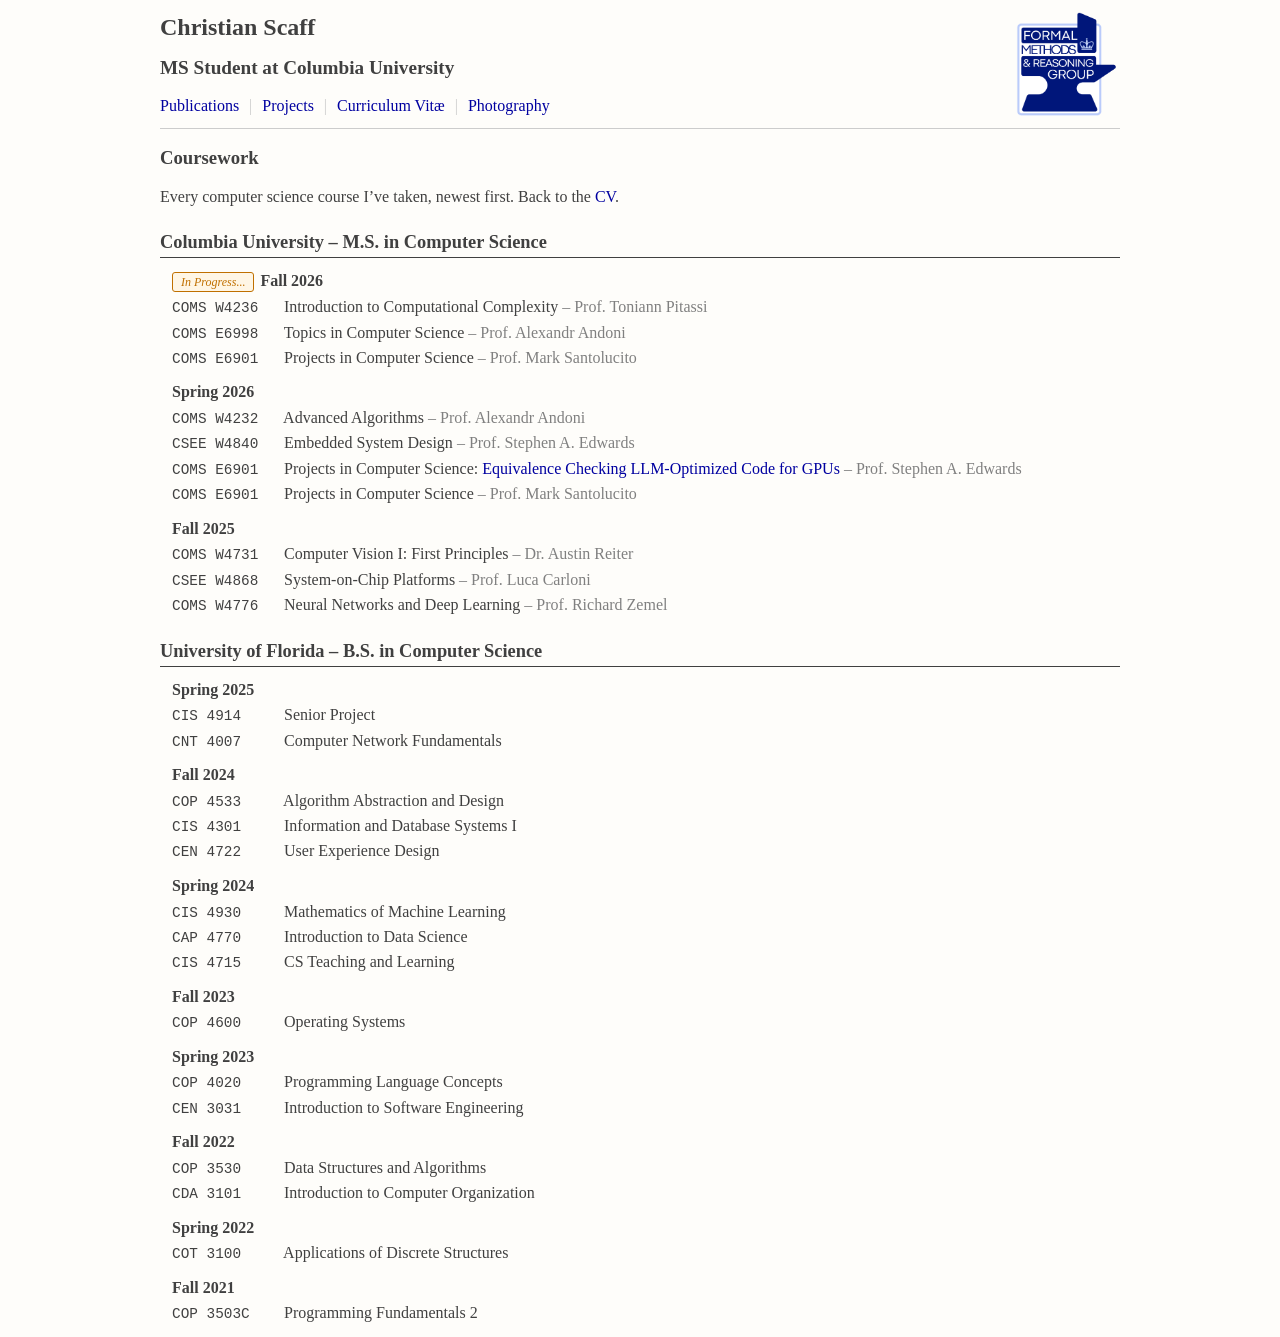
==== coursework.html @ d7090c9e "Add a coursework page linked from the CV Lists every computer science course at Columbia and UF, new" ====
<!doctype html>
<html lang="en-US">
<head>
  <meta charset="utf-8">
  <meta name="viewport" content="width=device-width, initial-scale=1">
  <meta name="author" content="Christian Scaff">
  <meta name="description" content="Computer science coursework taken by Christian Scaff at Columbia University and the University of Florida.">
  <title>Coursework | Christian Scaff</title>
  <link rel="stylesheet" href="style.css?v=4">
</head>
<body>
<div class="page">
  <div class="header">
    <div>
      <div class="name"><a href="index.html">Christian Scaff</a></div>
      <div class="affil">MS Student at Columbia University</div>
      <nav class="nav">
        <a href="publications.html">Publications</a>
        <a href="projects.html">Projects</a>
        <a href="cv.html">Curriculum Vit&aelig;</a>
        <a href="https://christianscaff.com">Photography</a>
      </nav>
    </div>
    <a href="https://www.cs.columbia.edu/~ms6147/#about"><img src="images/FoRG_logo_transparent.png" alt="Formal Methods &amp; Reasoning Group"></a>
  </div>
  <hr>

  <div class="cvdoc">
  <h3 class="pagetitle">Coursework</h3>
  <p>Every computer science course I&rsquo;ve taken, newest first. Back to the <a href="cv.html">CV</a>.</p>

  <h4 class="section" id="columbia"><a href="https://www.cs.columbia.edu">Columbia University</a> &ndash; M.S. in Computer Science</h4>

  <div class="entry">
    <h5><span class="status">In Progress...</span>Fall 2026</h5>
    <ul class="courses">
      <li><span class="code">COMS W4236</span> Introduction to Computational Complexity <span class="prof">&ndash; Prof. Toniann Pitassi</span></li>
      <li><span class="code">COMS E6998</span> Topics in Computer Science <span class="prof">&ndash; Prof. Alexandr Andoni</span></li>
      <li><span class="code">COMS E6901</span> Projects in Computer Science <span class="prof">&ndash; Prof. Mark Santolucito</span></li>
    </ul>
  </div>

  <div class="entry">
    <h5>Spring 2026</h5>
    <ul class="courses">
      <li><span class="code">COMS W4232</span> Advanced Algorithms <span class="prof">&ndash; Prof. Alexandr Andoni</span></li>
      <li><span class="code">CSEE W4840</span> Embedded System Design <span class="prof">&ndash; Prof. Stephen A. Edwards</span></li>
      <li><span class="code">COMS E6901</span> Projects in Computer Science: <a href="projects.html#equivalence-checking">Equivalence Checking LLM-Optimized Code for GPUs</a> <span class="prof">&ndash; Prof. Stephen A. Edwards</span></li>
      <li><span class="code">COMS E6901</span> Projects in Computer Science <span class="prof">&ndash; Prof. Mark Santolucito</span></li>
    </ul>
  </div>

  <div class="entry">
    <h5>Fall 2025</h5>
    <ul class="courses">
      <li><span class="code">COMS W4731</span> Computer Vision I: First Principles <span class="prof">&ndash; Dr. Austin Reiter</span></li>
      <li><span class="code">CSEE W4868</span> System-on-Chip Platforms <span class="prof">&ndash; Prof. Luca Carloni</span></li>
      <li><span class="code">COMS W4776</span> Neural Networks and Deep Learning <span class="prof">&ndash; Prof. Richard Zemel</span></li>
    </ul>
  </div>

  <h4 class="section" id="uf"><a href="https://www.cise.ufl.edu">University of Florida</a> &ndash; B.S. in Computer Science</h4>

  <div class="entry">
    <h5>Spring 2025</h5>
    <ul class="courses">
      <li><span class="code">CIS 4914</span> Senior Project</li>
      <li><span class="code">CNT 4007</span> Computer Network Fundamentals</li>
    </ul>
  </div>

  <div class="entry">
    <h5>Fall 2024</h5>
    <ul class="courses">
      <li><span class="code">COP 4533</span> Algorithm Abstraction and Design</li>
      <li><span class="code">CIS 4301</span> Information and Database Systems I</li>
      <li><span class="code">CEN 4722</span> User Experience Design</li>
    </ul>
  </div>

  <div class="entry">
    <h5>Spring 2024</h5>
    <ul class="courses">
      <li><span class="code">CIS 4930</span> Mathematics of Machine Learning</li>
      <li><span class="code">CAP 4770</span> Introduction to Data Science</li>
      <li><span class="code">CIS 4715</span> CS Teaching and Learning</li>
    </ul>
  </div>

  <div class="entry">
    <h5>Fall 2023</h5>
    <ul class="courses">
      <li><span class="code">COP 4600</span> Operating Systems</li>
    </ul>
  </div>

  <div class="entry">
    <h5>Spring 2023</h5>
    <ul class="courses">
      <li><span class="code">COP 4020</span> Programming Language Concepts</li>
      <li><span class="code">CEN 3031</span> Introduction to Software Engineering</li>
    </ul>
  </div>

  <div class="entry">
    <h5>Fall 2022</h5>
    <ul class="courses">
      <li><span class="code">COP 3530</span> Data Structures and Algorithms</li>
      <li><span class="code">CDA 3101</span> Introduction to Computer Organization</li>
    </ul>
  </div>

  <div class="entry">
    <h5>Spring 2022</h5>
    <ul class="courses">
      <li><span class="code">COT 3100</span> Applications of Discrete Structures</li>
    </ul>
  </div>

  <div class="entry">
    <h5>Fall 2021</h5>
    <ul class="courses">
      <li><span class="code">COP 3503C</span> Programming Fundamentals 2</li>
    </ul>
  </div>
  </div>
</div>
</body>
</html>
---- style.css ----
/* Minimal academic style, modeled on a plain hand-written HTML homepage. */
body {
  background-color: #FEFDFA;
  color: #404040;
  font-family: "Times New Roman", Times, serif;
  font-size: 16px;
  line-height: 1.35;
  margin: 8px 12px;
}

a { text-decoration: none; color: #0000A0; }
a:visited { color: #A000A0; }
a:active { color: #00A000; }
a:hover { text-decoration: underline; }

tt, code { font-family: "Courier New", Courier, monospace; }

hr { border: 0; border-top: 1px solid #ccc; }

/* Every page: header and content share one centered column */
.page { max-width: 60em; margin: 0 auto; }

/* Home page header: name + affiliation on the left, optional logo on the right */
.header { display: flex; justify-content: space-between; align-items: center; gap: 16px; }
.header .name { font-size: 1.5em; font-weight: bold; }
.header .affil { font-size: 1.2em; font-weight: bold; margin-top: 12px; }
.header img { height: 112px; display: block; }

/* Navbar under the name: links separated by thin bars */
.nav { margin-top: 14px; display: flex; flex-wrap: wrap; row-gap: 4px; }
.nav a + a::before { content: "|"; color: #ccc; margin: 0 10px; display: inline-block; }
.nav a[aria-current="page"] { color: #404040; font-weight: bold; }

/* On subpages the name links home but looks the same as on the home page */
.header .name a, .header .name a:visited { color: inherit; }

/* Home page body: text on the left, portrait on the right */
.main { display: flex; gap: 24px; align-items: flex-start; }
.main .text { flex: 0 1 60em; min-width: 0; }
/* auto side margins center the photo in whatever space the text leaves.
   Fixed width so swapping in a wider or taller photo doesn't shift the text. */
.main .portrait { flex: 0 0 320px; max-width: 100%; margin: 0 auto; text-align: center; }
.portrait button { display: block; width: 100%; padding: 0; border: 0; background: none; cursor: pointer; }
/* Every photo fills the original portrait's 4:5 frame, zoomed and cropped as needed */
.portrait img { display: block; width: 100%; aspect-ratio: 4 / 5; object-fit: cover; }
.portrait figcaption { margin-top: 8px; font-style: italic; }

.contact td { padding: 0 24px 0 0; vertical-align: top; }
.contact td:first-child { white-space: nowrap; }

/* Subpage title, below the shared header */
.pagetitle { margin: 16px 0 4px; }

h4 { margin: 20px 0 8px; }
/* Section heading on every subpage (Education, Conference Papers, Core Projects...) */
.section { font-size: 1.15em; border-bottom: 1px solid #404040; padding-bottom: 2px; margin: 22px 0 8px; }
/* Title of one entry inside a section (a project) */
h5 { font-size: 1em; margin: 16px 0 6px; }
/* Title on the left, date on the right, as on the CV */
.row { display: flex; justify-content: space-between; gap: 16px; flex-wrap: wrap; }
.row > :last-child { white-space: nowrap; }
.when { font-weight: normal; }
ul { margin-top: 0; }
li { margin-bottom: 10px; }
.me { font-weight: bold; }

/* Home page "What's new?" list */
.news-head { margin-top: 44px; }

/* Each letter jumps in turn, so a wave runs along the heading, then pauses */
.bounce span span {
  display: inline-block;
  animation: bounce 2.4s ease-in-out infinite;
  animation-delay: calc(var(--i) * 0.08s);
}
@keyframes bounce {
  0%, 30%, 100% { transform: translateY(0); }
  10% { transform: translateY(-8px); }
  18% { transform: translateY(0); }
  23% { transform: translateY(-3px); }
}
@media (prefers-reduced-motion: reduce) {
  .bounce span span { animation: none; }
}
.news { padding-left: 20px; }
.news li { margin-bottom: 8px; }

/* CV page, laid out like the PDF CV */
.cvdoc .entry { margin: 0 0 12px 12px; }
.cvdoc ul { margin: 4px 0 0; padding-left: 20px; }
.cvdoc li { margin-bottom: 3px; }
.cvdoc b a, .cvdoc i a { color: inherit; }
.skills { margin-left: 12px; }
.skills th { text-align: left; padding: 1px 32px 1px 0; white-space: nowrap; vertical-align: top; }
.skills td { padding: 1px 0; }

@media (max-width: 640px) {
  body { margin: 8px 16px; }
  .main { flex-direction: column-reverse; }
  .main .portrait { flex: none; width: 220px; }
  /* Phone header: name and title on the left with the logo beside them,
     and the nav on its own full-width line underneath */
  .header { display: grid; grid-template-columns: 1fr auto; column-gap: 12px; align-items: center; }
  .header > div { display: contents; }
  .header .name { grid-column: 1; grid-row: 1; font-size: 1.3em; }
  .header .affil { grid-column: 1; grid-row: 2; font-size: 1em; margin-top: 4px; }
  .header > a { grid-column: 2; grid-row: 1 / 3; }
  .header img { height: 52px; }
  .nav { grid-column: 1 / -1; grid-row: 3; margin-top: 12px; justify-content: space-between; column-gap: 10px; font-size: 0.92em; }
  .nav a + a::before { display: none; }  /* spacing replaces the bars */
  .contact td { padding-right: 12px; }
}

/* Project page: image floats right of the description, below the title row */
.project { overflow: hidden; }  /* contains the floated image */
.project p { margin-top: 0; }
.project-img { float: right; max-width: 30%; max-height: 250px; height: auto; margin: 0 0 1em 1.5em;
  mix-blend-mode: multiply; }  /* white image backgrounds take on the cream page color */
.project-img.logo { max-width: 20%; }  /* wide logos read smaller than photos and screenshots */
@media (max-width: 640px) {
  .project-img, .project-img.logo { float: none; display: block; max-width: 100%; max-height: 200px; margin: 0 0 1em; }
  .project-img.logo { max-width: 60%; }
}

/* "In Progress..." label next to a project title */
.status {
  display: inline-block; vertical-align: middle; margin-right: 0.5em;
  padding: 1px 8px; border: 1px solid #C07000; border-radius: 3px;
  color: #C07000; background: #FFF6E5;
  font-size: 0.75em; font-weight: normal; font-style: italic;
}

/* Coursework page: course code in a fixed column, instructor in grey */
.cvdoc .section a { color: inherit; }
.cvdoc h5 { margin: 12px 0 4px; }
.courses { list-style: none; padding-left: 0 !important; }
.courses li { padding-left: 7.5em; text-indent: -7.5em; }
.courses .code { display: inline-block; width: 7.5em; text-indent: 0; font-family: "Courier New", Courier, monospace; font-size: 0.9em; }
.courses .prof { color: #808080; }
@media (max-width: 640px) {
  .courses li { padding-left: 0; text-indent: 0; margin-bottom: 8px; }
  .courses .code { display: block; width: auto; }
}
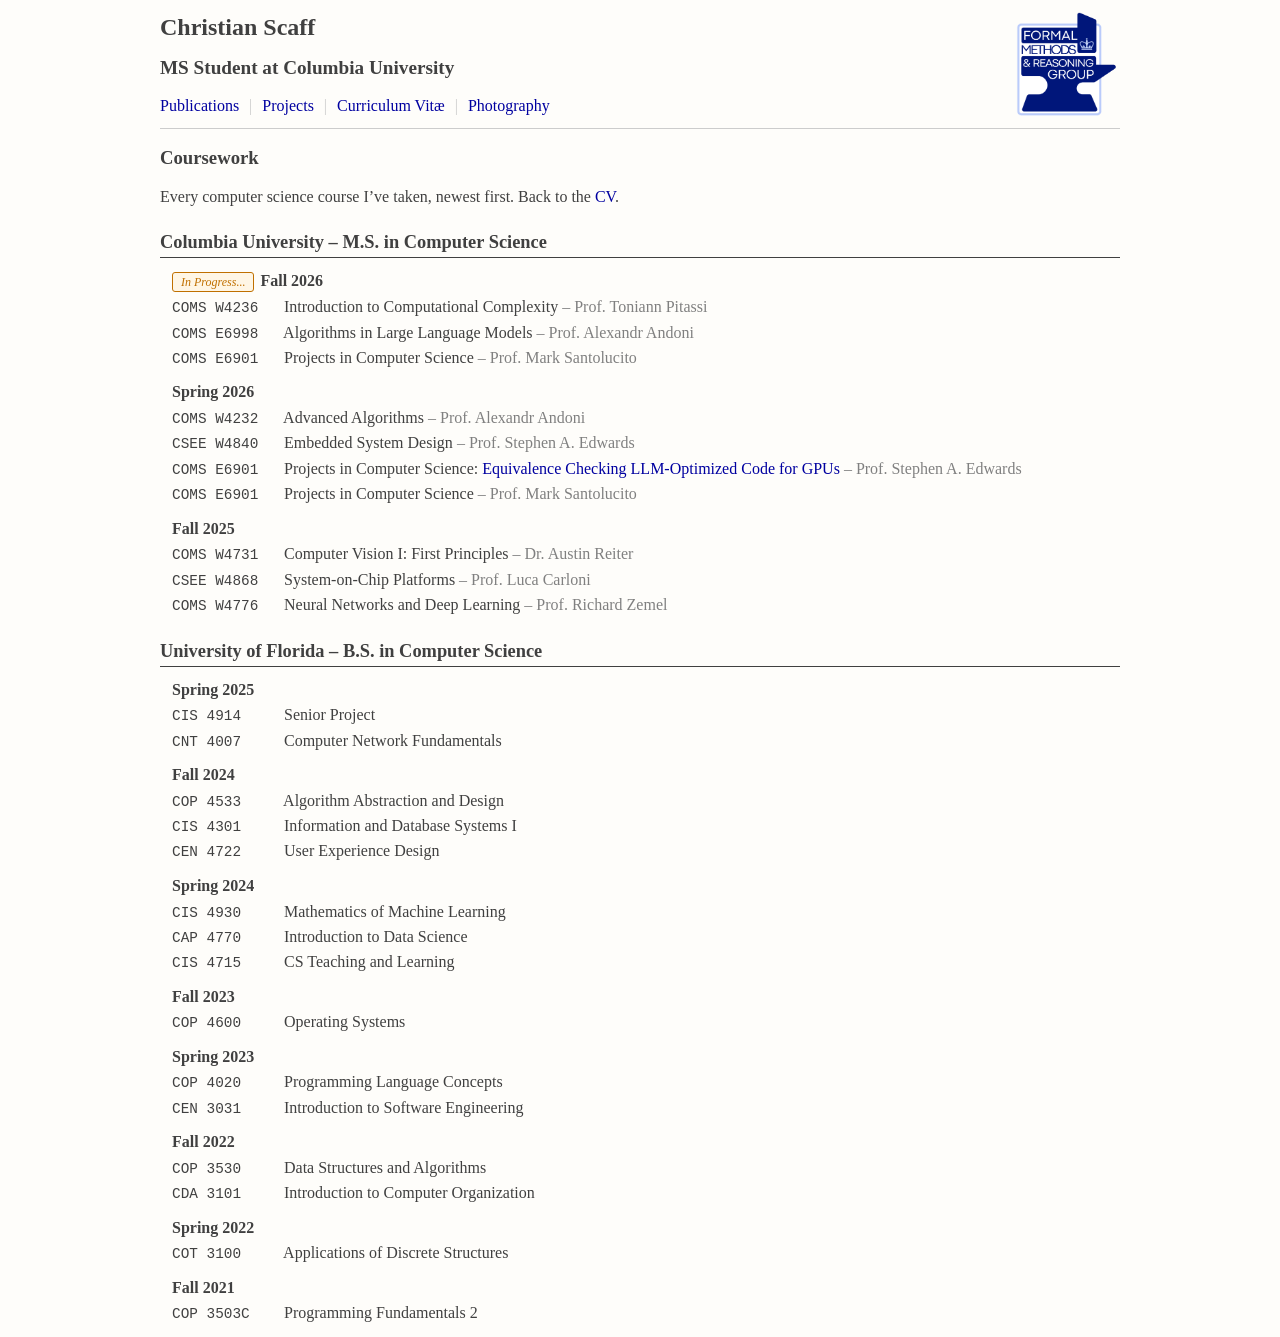
==== commit 2aee9600: "Give COMS E6998 its official course name Co-Authored-By: Claude Opus 5.5 <noreply@anthropic.com>" ====
--- a/coursework.html
+++ b/coursework.html
@@ -35,7 +35,7 @@
     <h5><span class="status">In Progress...</span>Fall 2026</h5>
     <ul class="courses">
       <li><span class="code">COMS W4236</span> Introduction to Computational Complexity <span class="prof">&ndash; Prof. Toniann Pitassi</span></li>
-      <li><span class="code">COMS E6998</span> Topics in Computer Science <span class="prof">&ndash; Prof. Alexandr Andoni</span></li>
+      <li><span class="code">COMS E6998</span> Algorithms in Large Language Models <span class="prof">&ndash; Prof. Alexandr Andoni</span></li>
       <li><span class="code">COMS E6901</span> Projects in Computer Science <span class="prof">&ndash; Prof. Mark Santolucito</span></li>
     </ul>
   </div>
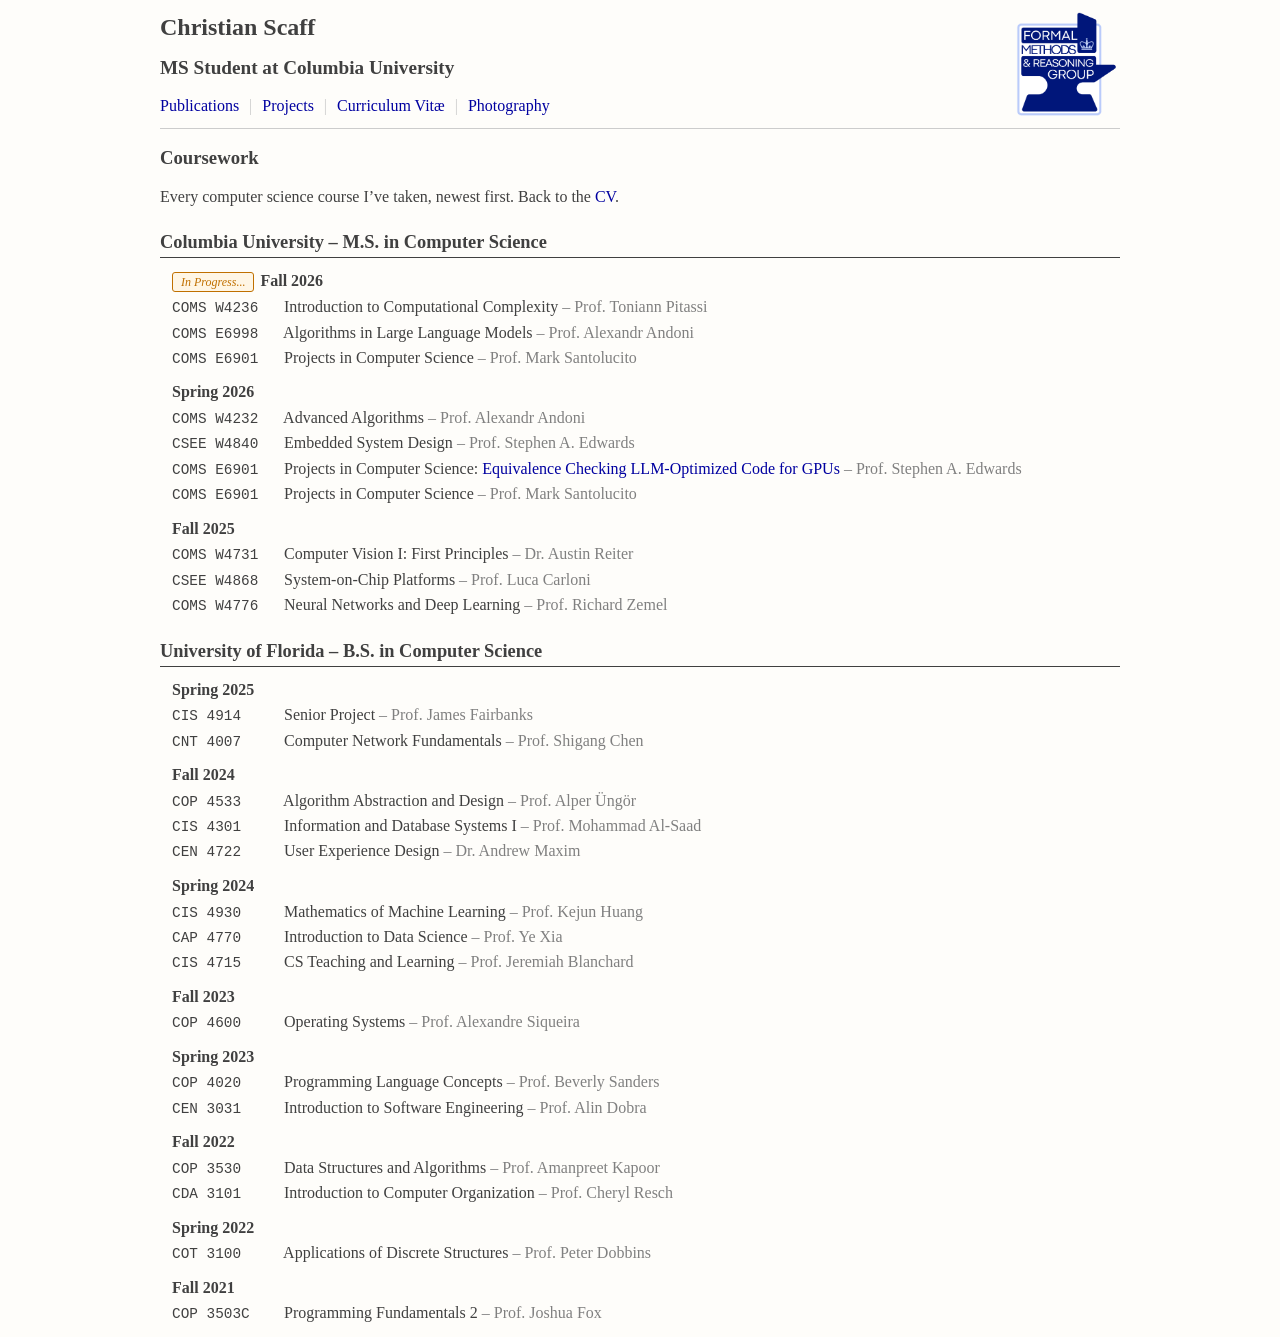
==== commit 03ac6e36: "Coursework: add professors for UF courses Co-Authored-By: Claude Opus 5.5 <noreply@anthropic.com>" ====
--- a/coursework.html
+++ b/coursework.html
@@ -64,63 +64,63 @@
   <div class="entry">
     <h5>Spring 2025</h5>
     <ul class="courses">
-      <li><span class="code">CIS 4914</span> Senior Project</li>
-      <li><span class="code">CNT 4007</span> Computer Network Fundamentals</li>
+      <li><span class="code">CIS 4914</span> Senior Project <span class="prof">&ndash; Prof. James Fairbanks</span></li>
+      <li><span class="code">CNT 4007</span> Computer Network Fundamentals <span class="prof">&ndash; Prof. Shigang Chen</span></li>
     </ul>
   </div>
 
   <div class="entry">
     <h5>Fall 2024</h5>
     <ul class="courses">
-      <li><span class="code">COP 4533</span> Algorithm Abstraction and Design</li>
-      <li><span class="code">CIS 4301</span> Information and Database Systems I</li>
-      <li><span class="code">CEN 4722</span> User Experience Design</li>
+      <li><span class="code">COP 4533</span> Algorithm Abstraction and Design <span class="prof">&ndash; Prof. Alper &Uuml;ng&ouml;r</span></li>
+      <li><span class="code">CIS 4301</span> Information and Database Systems I <span class="prof">&ndash; Prof. Mohammad Al-Saad</span></li>
+      <li><span class="code">CEN 4722</span> User Experience Design <span class="prof">&ndash; Dr. Andrew Maxim</span></li>
     </ul>
   </div>
 
   <div class="entry">
     <h5>Spring 2024</h5>
     <ul class="courses">
-      <li><span class="code">CIS 4930</span> Mathematics of Machine Learning</li>
-      <li><span class="code">CAP 4770</span> Introduction to Data Science</li>
-      <li><span class="code">CIS 4715</span> CS Teaching and Learning</li>
+      <li><span class="code">CIS 4930</span> Mathematics of Machine Learning <span class="prof">&ndash; Prof. Kejun Huang</span></li>
+      <li><span class="code">CAP 4770</span> Introduction to Data Science <span class="prof">&ndash; Prof. Ye Xia</span></li>
+      <li><span class="code">CIS 4715</span> CS Teaching and Learning <span class="prof">&ndash; Prof. Jeremiah Blanchard</span></li>
     </ul>
   </div>
 
   <div class="entry">
     <h5>Fall 2023</h5>
     <ul class="courses">
-      <li><span class="code">COP 4600</span> Operating Systems</li>
+      <li><span class="code">COP 4600</span> Operating Systems <span class="prof">&ndash; Prof. Alexandre Siqueira</span></li>
     </ul>
   </div>
 
   <div class="entry">
     <h5>Spring 2023</h5>
     <ul class="courses">
-      <li><span class="code">COP 4020</span> Programming Language Concepts</li>
-      <li><span class="code">CEN 3031</span> Introduction to Software Engineering</li>
+      <li><span class="code">COP 4020</span> Programming Language Concepts <span class="prof">&ndash; Prof. Beverly Sanders</span></li>
+      <li><span class="code">CEN 3031</span> Introduction to Software Engineering <span class="prof">&ndash; Prof. Alin Dobra</span></li>
     </ul>
   </div>
 
   <div class="entry">
     <h5>Fall 2022</h5>
     <ul class="courses">
-      <li><span class="code">COP 3530</span> Data Structures and Algorithms</li>
-      <li><span class="code">CDA 3101</span> Introduction to Computer Organization</li>
+      <li><span class="code">COP 3530</span> Data Structures and Algorithms <span class="prof">&ndash; Prof. Amanpreet Kapoor</span></li>
+      <li><span class="code">CDA 3101</span> Introduction to Computer Organization <span class="prof">&ndash; Prof. Cheryl Resch</span></li>
     </ul>
   </div>
 
   <div class="entry">
     <h5>Spring 2022</h5>
     <ul class="courses">
-      <li><span class="code">COT 3100</span> Applications of Discrete Structures</li>
+      <li><span class="code">COT 3100</span> Applications of Discrete Structures <span class="prof">&ndash; Prof. Peter Dobbins</span></li>
     </ul>
   </div>
 
   <div class="entry">
     <h5>Fall 2021</h5>
     <ul class="courses">
-      <li><span class="code">COP 3503C</span> Programming Fundamentals 2</li>
+      <li><span class="code">COP 3503C</span> Programming Fundamentals 2 <span class="prof">&ndash; Prof. Joshua Fox</span></li>
     </ul>
   </div>
   </div>
